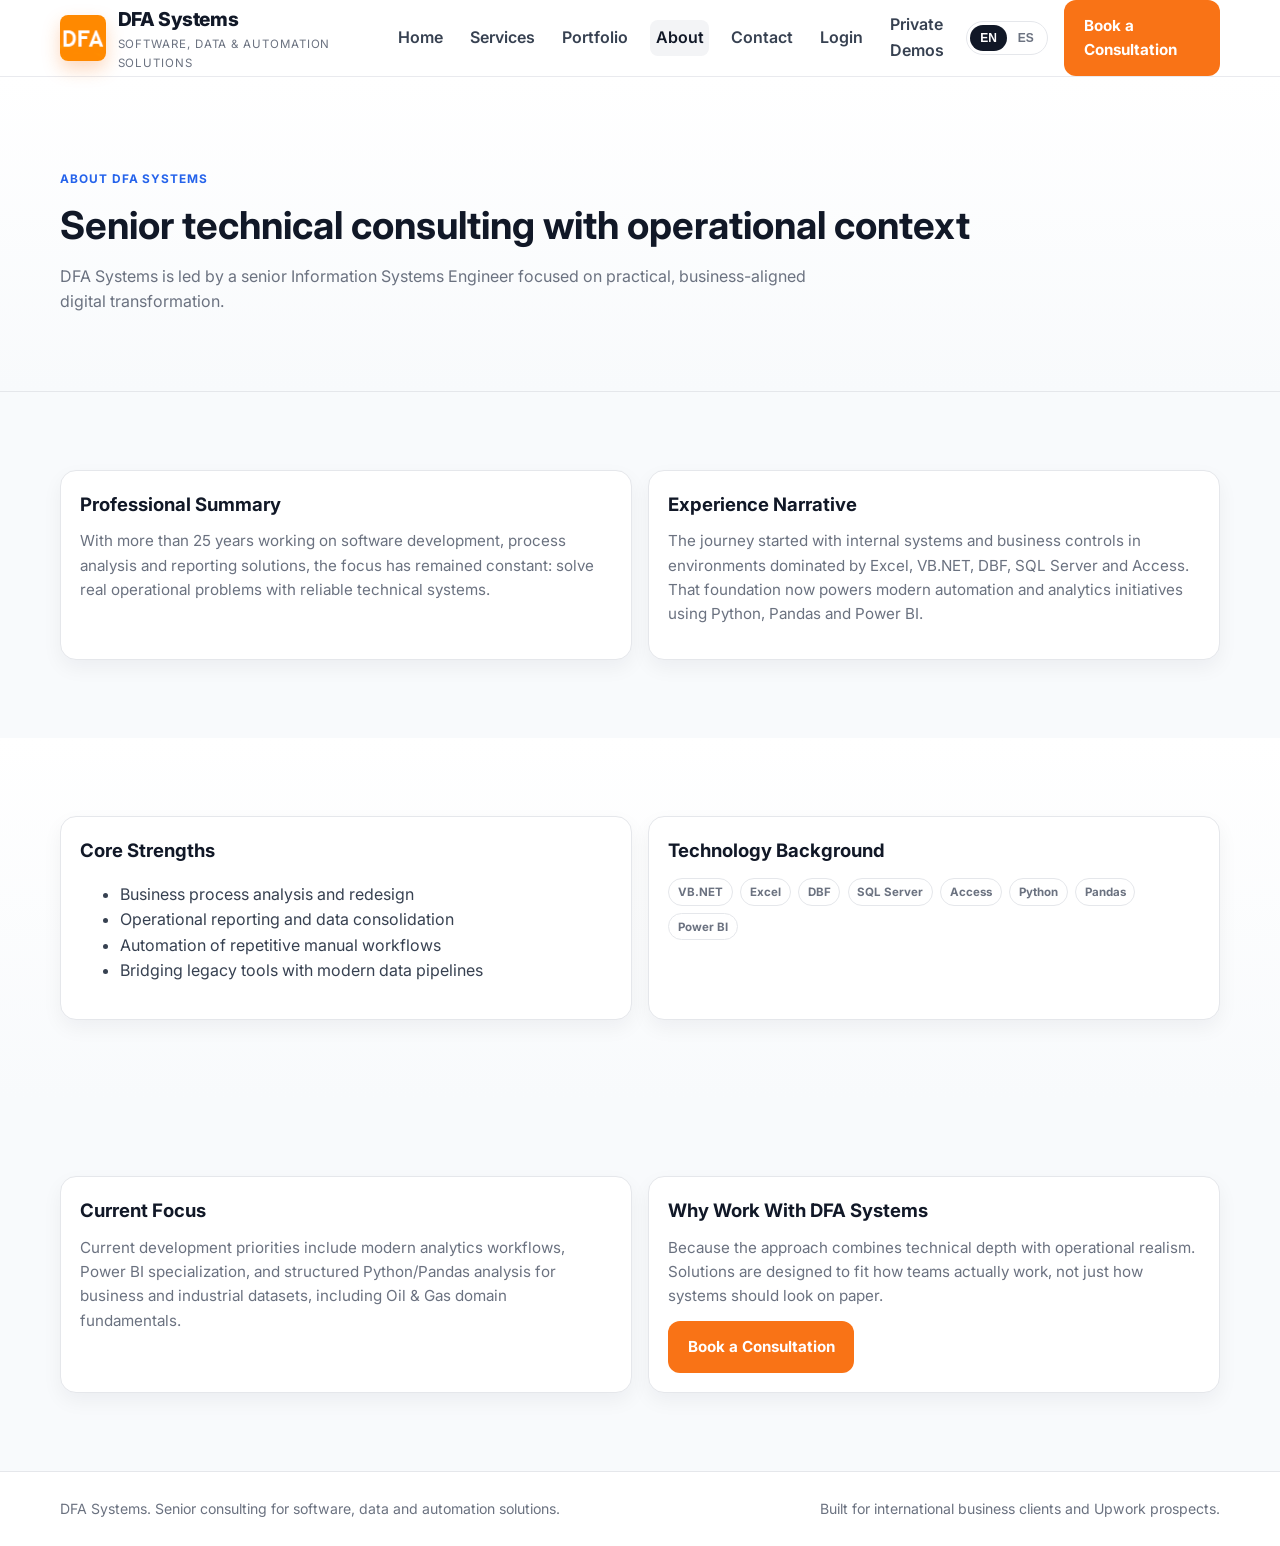
==== about.html @ 207cc510 "Primer commit" ====
﻿<!DOCTYPE html>
<html lang="en">
<head>
  <meta charset="UTF-8">
  <meta name="viewport" content="width=device-width, initial-scale=1.0">
  <meta name="description" content="About DFA Systems: 25+ years of technical consulting across software, data and process automation.">
  <title>About | DFA Systems</title>
  <link rel="preconnect" href="https://fonts.googleapis.com">
  <link rel="preconnect" href="https://fonts.gstatic.com" crossorigin>
  <link href="https://fonts.googleapis.com/css2?family=Inter:wght@400;500;600;700;800&display=swap" rel="stylesheet">
  <link rel="stylesheet" href="assets/css/styles.css">
</head>
<body data-page="about">
  <header class="site-header">
    <div class="container header-inner">
      <a href="index.html" class="logo-block" aria-label="DFA Systems home">
        <span class="brand-head">
          <img src="assets/images/logo-dfa.png" alt="DFA Systems logo" class="brand-logo">
          <span class="brand-copy">
            <span class="logo">DFA Systems</span>
            <span class="tagline" data-i18n="brandTagline">Software, Data &amp; Automation Solutions</span>
          </span>
        </span>
      </a>
      <button class="menu-toggle" type="button" aria-label="Toggle menu" aria-expanded="false"><span></span></button>
      <div class="nav-wrap">
        <nav class="site-nav">
          <a href="index.html" data-nav="home" data-i18n="navHome">Home</a>
          <a href="services.html" data-nav="services" data-i18n="navServices">Services</a>
          <a href="portfolio.html" data-nav="portfolio" data-i18n="navPortfolio">Portfolio</a>
          <a href="about.html" data-nav="about" data-i18n="navAbout">About</a>
          <a href="contact.html" data-nav="contact" data-i18n="navContact">Contact</a>
          <a href="login.html" data-nav="login" data-i18n="navLogin">Login</a>
          <a href="private-demos.html" data-nav="private" data-i18n="navPrivate">Private Demos</a>
        </nav>
        <div class="lang-switcher"><button class="lang-btn active" data-lang="en">EN</button><button class="lang-btn" data-lang="es">ES</button></div>
        <a href="contact.html" class="btn btn-primary desktop-cta" data-i18n="ctaBook">Book a Consultation</a>
        <a href="contact.html" class="btn btn-primary mobile-cta" data-i18n="ctaBook">Book a Consultation</a>
      </div>
    </div>
  </header>

  <main>
    <section class="page-hero">
      <div class="container">
        <span class="eyebrow" data-i18n="heroEyebrow">About DFA Systems</span>
        <h1 class="section-title" data-i18n="heroTitle">Senior technical consulting with operational context</h1>
        <p class="section-intro" data-i18n="heroText">DFA Systems is led by a senior Information Systems Engineer focused on practical, business-aligned digital transformation.</p>
      </div>
    </section>

    <section>
      <div class="container grid-2">
        <article class="card">
          <h2 class="card-title" data-i18n="summaryTitle">Professional Summary</h2>
          <p class="card-text" data-i18n="summaryText">With more than 25 years working on software development, process analysis and reporting solutions, the focus has remained constant: solve real operational problems with reliable technical systems.</p>
        </article>
        <article class="card">
          <h2 class="card-title" data-i18n="narrativeTitle">Experience Narrative</h2>
          <p class="card-text" data-i18n="narrativeText">The journey started with internal systems and business controls in environments dominated by Excel, VB.NET, DBF, SQL Server and Access. That foundation now powers modern automation and analytics initiatives using Python, Pandas and Power BI.</p>
        </article>
      </div>
    </section>

    <section class="bg-soft">
      <div class="container grid-2">
        <article class="card">
          <h2 class="card-title" data-i18n="strengthsTitle">Core Strengths</h2>
          <ul>
            <li data-i18n="st1">Business process analysis and redesign</li>
            <li data-i18n="st2">Operational reporting and data consolidation</li>
            <li data-i18n="st3">Automation of repetitive manual workflows</li>
            <li data-i18n="st4">Bridging legacy tools with modern data pipelines</li>
          </ul>
        </article>
        <article class="card">
          <h2 class="card-title" data-i18n="stackTitle">Technology Background</h2>
          <div class="tags">
            <span class="tag">VB.NET</span>
            <span class="tag">Excel</span>
            <span class="tag">DBF</span>
            <span class="tag">SQL Server</span>
            <span class="tag">Access</span>
            <span class="tag">Python</span>
            <span class="tag">Pandas</span>
            <span class="tag">Power BI</span>
          </div>
        </article>
      </div>
    </section>

    <section>
      <div class="container grid-2">
        <article class="card">
          <h2 class="card-title" data-i18n="currentTitle">Current Focus</h2>
          <p class="card-text" data-i18n="currentText">Current development priorities include modern analytics workflows, Power BI specialization, and structured Python/Pandas analysis for business and industrial datasets, including Oil &amp; Gas domain fundamentals.</p>
        </article>
        <article class="card">
          <h2 class="card-title" data-i18n="whyTitle">Why Work With DFA Systems</h2>
          <p class="card-text" data-i18n="whyText">Because the approach combines technical depth with operational realism. Solutions are designed to fit how teams actually work, not just how systems should look on paper.</p>
          <a href="contact.html" class="btn btn-primary" data-i18n="ctaBook">Book a Consultation</a>
        </article>
      </div>
    </section>
  </main>

  <footer class="site-footer">
    <div class="container footer-inner">
      <p data-i18n="footerText">DFA Systems. Senior consulting for software, data and automation solutions.</p>
      <p data-i18n="footerLinks">Built for international business clients and Upwork prospects.</p>
    </div>
  </footer>

  <script src="assets/js/translations.js"></script>
  <script src="assets/js/main.js"></script>
</body>
</html>
---- assets/css/styles.css ----
﻿:root {
  --color-primary: #f97316;
  --color-charcoal: #111827;
  --color-gray-700: #374151;
  --color-gray-500: #6b7280;
  --color-bg: #f8fafc;
  --color-white: #ffffff;
  --color-accent: #2563eb;
  --color-border: #e5e7eb;
  --shadow-sm: 0 8px 20px rgba(17, 24, 39, 0.05);
  --shadow-md: 0 14px 34px rgba(17, 24, 39, 0.08);
  --shadow-lg: 0 20px 44px rgba(17, 24, 39, 0.12);
  --radius-sm: 10px;
  --radius-md: 16px;
  --radius-lg: 24px;
  --radius-pill: 999px;
  --max-width: 1160px;
  --header-h: 76px;
  --transition: 200ms ease;
}

* {
  box-sizing: border-box;
}

html {
  scroll-behavior: smooth;
}

body {
  margin: 0;
  font-family: Inter, Arial, sans-serif;
  color: var(--color-gray-700);
  background: var(--color-bg);
  line-height: 1.6;
}

a {
  color: inherit;
  text-decoration: none;
}

img {
  max-width: 100%;
}

h1,
h2,
h3,
h4,
p {
  margin: 0;
}

section {
  padding: 78px 0;
}

.container {
  width: min(100% - 2rem, var(--max-width));
  margin: 0 auto;
}

.bg-white {
  background: var(--color-white);
}

.bg-soft {
  background: linear-gradient(180deg, #ffffff 0%, #f8fafc 100%);
}

.eyebrow {
  display: inline-block;
  font-size: 0.74rem;
  text-transform: uppercase;
  letter-spacing: 0.08em;
  font-weight: 700;
  color: var(--color-accent);
  margin-bottom: 0.8rem;
}

.section-title {
  color: var(--color-charcoal);
  font-size: clamp(1.8rem, 3vw, 2.5rem);
  line-height: 1.2;
  margin-bottom: 1rem;
}

.section-intro {
  max-width: 760px;
  color: var(--color-gray-500);
  margin-bottom: 2rem;
}

.text-center {
  text-align: center;
  margin-left: auto;
  margin-right: auto;
}

.site-header {
  position: sticky;
  top: 0;
  z-index: 1000;
  background: rgba(255, 255, 255, 0.92);
  backdrop-filter: blur(12px);
  border-bottom: 1px solid rgba(229, 231, 235, 0.85);
}

.header-inner {
  min-height: var(--header-h);
  display: flex;
  align-items: center;
  justify-content: space-between;
  gap: 1rem;
}

.logo-block {
  display: inline-flex;
  align-items: center;
  color: inherit;
}

.brand-head {
  display: inline-flex;
  align-items: center;
  gap: 0.72rem;
}

.brand-copy {
  display: grid;
  gap: 0.05rem;
}

.brand-logo {
  width: 46px;
  height: 46px;
  border-radius: 8px;
  flex-shrink: 0;
  box-shadow: 0 8px 18px rgba(249, 115, 22, 0.28);
}

.logo {
  font-size: 1.2rem;
  font-weight: 800;
  color: var(--color-charcoal);
  letter-spacing: -0.02em;
}

.tagline {
  font-size: 0.72rem;
  text-transform: uppercase;
  letter-spacing: 0.08em;
  color: var(--color-gray-500);
}

.nav-wrap {
  display: flex;
  align-items: center;
  gap: 1rem;
}

.site-nav {
  display: flex;
  align-items: center;
  gap: 1rem;
}

.site-nav a {
  font-weight: 600;
  color: var(--color-gray-700);
  padding: 0.3rem 0.35rem;
  border-radius: 8px;
  transition: color var(--transition), background var(--transition);
}

.site-nav a:hover,
.site-nav a:focus-visible,
.site-nav a.active {
  color: var(--color-charcoal);
  background: #f3f4f6;
}

.lang-switcher {
  display: flex;
  align-items: center;
  border: 1px solid var(--color-border);
  border-radius: var(--radius-pill);
  padding: 0.2rem;
  background: #fff;
}

.lang-btn {
  border: 0;
  background: transparent;
  color: var(--color-gray-500);
  font-weight: 700;
  font-size: 0.75rem;
  border-radius: var(--radius-pill);
  padding: 0.35rem 0.65rem;
  cursor: pointer;
}

.lang-btn.active {
  background: var(--color-charcoal);
  color: #fff;
}

.btn {
  display: inline-flex;
  align-items: center;
  justify-content: center;
  gap: 0.4rem;
  border-radius: 12px;
  border: 1px solid transparent;
  font-weight: 700;
  font-size: 0.95rem;
  padding: 0.78rem 1.15rem;
  cursor: pointer;
  transition: transform var(--transition), box-shadow var(--transition), background var(--transition), color var(--transition), border-color var(--transition);
}

.btn:hover,
.btn:focus-visible {
  transform: translateY(-1px);
  box-shadow: var(--shadow-sm);
}

.btn-primary {
  background: var(--color-primary);
  color: #fff;
}

.btn-primary:hover,
.btn-primary:focus-visible {
  background: #ea580c;
}

.btn-secondary {
  background: #fff;
  color: var(--color-charcoal);
  border-color: var(--color-border);
}

.btn-secondary:hover,
.btn-secondary:focus-visible {
  border-color: #d1d5db;
}

.btn-outline {
  border-color: var(--color-accent);
  color: var(--color-accent);
  background: transparent;
}

.btn-outline:hover,
.btn-outline:focus-visible {
  background: #eff6ff;
}

.menu-toggle {
  display: none;
  width: 44px;
  height: 44px;
  border-radius: 12px;
  border: 1px solid var(--color-border);
  background: #fff;
  cursor: pointer;
}

.menu-toggle span {
  display: block;
  width: 20px;
  height: 2px;
  border-radius: 2px;
  background: var(--color-charcoal);
  margin: 0 auto;
  position: relative;
}

.menu-toggle span::before,
.menu-toggle span::after {
  content: "";
  position: absolute;
  left: 0;
  width: 20px;
  height: 2px;
  border-radius: 2px;
  background: var(--color-charcoal);
}

.menu-toggle span::before {
  top: -6px;
}

.menu-toggle span::after {
  top: 6px;
}

.hero {
  padding-top: 92px;
  background:
    radial-gradient(circle at 10% 10%, rgba(249, 115, 22, 0.12) 0%, transparent 34%),
    radial-gradient(circle at 88% 22%, rgba(37, 99, 235, 0.12) 0%, transparent 38%),
    #ffffff;
}

.hero-grid {
  display: grid;
  grid-template-columns: 1.02fr 0.98fr;
  gap: 2.2rem;
  align-items: center;
}

.hero h1 {
  color: var(--color-charcoal);
  font-size: clamp(2rem, 5vw, 3.3rem);
  line-height: 1.1;
  margin-bottom: 1rem;
}

.hero p {
  color: var(--color-gray-500);
  max-width: 640px;
  margin-bottom: 1.6rem;
}

.hero-actions {
  display: flex;
  flex-wrap: wrap;
  gap: 0.8rem;
}

.hero-visual {
  background: #fff;
  border: 1px solid var(--color-border);
  border-radius: var(--radius-lg);
  padding: 1.3rem;
  box-shadow: var(--shadow-md);
}

.visual-header {
  display: flex;
  justify-content: space-between;
  align-items: center;
  margin-bottom: 1rem;
}

.dot-row {
  display: flex;
  gap: 0.3rem;
}

.dot {
  width: 8px;
  height: 8px;
  border-radius: 50%;
  background: #cbd5e1;
}

.visual-grid {
  display: grid;
  gap: 0.65rem;
}

.flow-step {
  background: #f8fafc;
  border: 1px solid var(--color-border);
  border-radius: 12px;
  padding: 0.75rem;
  display: flex;
  justify-content: space-between;
  align-items: center;
  font-weight: 600;
  color: var(--color-charcoal);
}

.step-pill {
  font-size: 0.68rem;
  text-transform: uppercase;
  letter-spacing: 0.05em;
  color: var(--color-accent);
}

.badge-list {
  margin-top: 1rem;
  display: flex;
  flex-wrap: wrap;
  gap: 0.45rem;
}

.badge {
  border: 1px solid var(--color-border);
  background: #fff;
  border-radius: var(--radius-pill);
  padding: 0.3rem 0.72rem;
  font-size: 0.72rem;
  font-weight: 700;
  color: var(--color-charcoal);
}

.credibility {
  padding: 28px 0;
  border-top: 1px solid var(--color-border);
  border-bottom: 1px solid var(--color-border);
  background: #fff;
}

.stat-grid {
  display: grid;
  grid-template-columns: repeat(4, minmax(0, 1fr));
  gap: 1rem;
}

.stat-card {
  border: 1px solid var(--color-border);
  border-radius: var(--radius-md);
  padding: 1rem;
  background: #fff;
}

.stat-value {
  color: var(--color-charcoal);
  font-weight: 800;
  font-size: 1.4rem;
}

.stat-label {
  color: var(--color-gray-500);
  font-size: 0.87rem;
}

.grid-3,
.grid-4,
.grid-2 {
  display: grid;
  gap: 1rem;
}

.grid-2 {
  grid-template-columns: repeat(2, minmax(0, 1fr));
}

.grid-3 {
  grid-template-columns: repeat(3, minmax(0, 1fr));
}

.grid-4 {
  grid-template-columns: repeat(4, minmax(0, 1fr));
}

.card {
  border: 1px solid var(--color-border);
  border-radius: var(--radius-md);
  background: #fff;
  padding: 1.2rem;
  box-shadow: var(--shadow-sm);
  transition: transform var(--transition), box-shadow var(--transition);
}

.card:hover,
.card:focus-within {
  transform: translateY(-2px);
  box-shadow: var(--shadow-md);
}

.card-title {
  color: var(--color-charcoal);
  font-size: 1.16rem;
  margin-bottom: 0.6rem;
}

.card-text {
  color: var(--color-gray-500);
  font-size: 0.95rem;
  margin-bottom: 0.8rem;
}

.icon-sq {
  width: 42px;
  height: 42px;
  border-radius: 12px;
  background: #fff7ed;
  border: 1px solid #fed7aa;
  color: #c2410c;
  font-weight: 800;
  display: inline-flex;
  align-items: center;
  justify-content: center;
  margin-bottom: 0.8rem;
}

.timeline {
  display: grid;
  gap: 1rem;
}

.timeline-row {
  display: grid;
  grid-template-columns: 120px 1fr;
  gap: 1rem;
  align-items: stretch;
}

.timeline-label {
  border-radius: 10px;
  background: #e0f2fe;
  color: #0c4a6e;
  font-weight: 700;
  font-size: 0.85rem;
  display: flex;
  align-items: center;
  justify-content: center;
  padding: 0.8rem;
}

.timeline-content {
  border: 1px solid var(--color-border);
  border-radius: 12px;
  padding: 1rem;
  background: #fff;
}

.kpi-strip {
  border-radius: var(--radius-lg);
  border: 1px solid var(--color-border);
  padding: 1rem;
  background: #fff;
}

.project-shot {
  border-radius: 12px;
  border: 1px solid var(--color-border);
  min-height: 135px;
  background:
    linear-gradient(140deg, rgba(37, 99, 235, 0.16), rgba(249, 115, 22, 0.18)),
    #f8fafc;
  display: grid;
  place-items: center;
  font-weight: 700;
  color: #1e293b;
  margin-bottom: 0.9rem;
}

.tags {
  display: flex;
  flex-wrap: wrap;
  gap: 0.45rem;
  margin: 0.8rem 0;
}

.tag {
  font-size: 0.72rem;
  border-radius: var(--radius-pill);
  border: 1px solid var(--color-border);
  padding: 0.22rem 0.55rem;
  color: var(--color-gray-500);
  font-weight: 700;
}

.status {
  display: inline-flex;
  align-items: center;
  border-radius: var(--radius-pill);
  font-size: 0.68rem;
  font-weight: 800;
  text-transform: uppercase;
  letter-spacing: 0.06em;
  padding: 0.27rem 0.55rem;
}

.status-live,
.status-case {
  background: #dcfce7;
  color: #14532d;
}

.status-proto {
  background: #e0e7ff;
  color: #3730a3;
}

.status-soon {
  background: #ffedd5;
  color: #9a3412;
}

.steps {
  display: grid;
  grid-template-columns: repeat(5, minmax(0, 1fr));
  gap: 0.8rem;
}

.step-card {
  border: 1px solid var(--color-border);
  border-radius: 14px;
  background: #fff;
  padding: 0.95rem;
}

.step-number {
  width: 26px;
  height: 26px;
  border-radius: 50%;
  background: var(--color-charcoal);
  color: #fff;
  display: inline-flex;
  align-items: center;
  justify-content: center;
  font-size: 0.78rem;
  margin-bottom: 0.65rem;
}

.cta-block {
  border-radius: var(--radius-lg);
  background: linear-gradient(140deg, #111827 0%, #1f2937 56%, #374151 100%);
  color: #f9fafb;
  padding: clamp(1.4rem, 4vw, 2.2rem);
}

.cta-block p {
  color: #d1d5db;
  max-width: 720px;
}

.page-hero {
  padding: 88px 0 44px;
  background: linear-gradient(180deg, #ffffff 0%, #f8fafc 100%);
  border-bottom: 1px solid var(--color-border);
}

.filters {
  display: flex;
  flex-wrap: wrap;
  gap: 0.55rem;
  margin-top: 1rem;
}

.filter-btn {
  border: 1px solid var(--color-border);
  background: #fff;
  color: var(--color-gray-700);
  font-weight: 700;
  border-radius: var(--radius-pill);
  padding: 0.42rem 0.78rem;
  cursor: pointer;
}

.filter-btn.active,
.filter-btn:hover,
.filter-btn:focus-visible {
  background: #111827;
  color: #fff;
  border-color: #111827;
}

.project-actions {
  display: flex;
  flex-wrap: wrap;
  gap: 0.5rem;
}

.meta-list {
  display: grid;
  gap: 0.8rem;
}

.meta-row {
  display: flex;
  gap: 0.5rem;
  color: var(--color-gray-500);
}

.meta-row strong {
  color: var(--color-charcoal);
  min-width: 92px;
}

.form-wrap {
  border-radius: var(--radius-md);
  border: 1px solid var(--color-border);
  background: #fff;
  box-shadow: var(--shadow-sm);
  padding: 1.3rem;
}

.form-group {
  margin-bottom: 0.9rem;
}

.form-group label {
  display: block;
  font-weight: 600;
  color: var(--color-charcoal);
  margin-bottom: 0.35rem;
}

.form-group input,
.form-group textarea {
  width: 100%;
  border: 1px solid #d1d5db;
  border-radius: 11px;
  font: inherit;
  padding: 0.68rem 0.8rem;
  color: var(--color-charcoal);
  background: #fff;
}

.form-group textarea {
  min-height: 140px;
  resize: vertical;
}

.form-group input:focus,
.form-group textarea:focus,
.btn:focus,
.filter-btn:focus,
.lang-btn:focus,
.menu-toggle:focus {
  outline: 3px solid rgba(37, 99, 235, 0.24);
  outline-offset: 2px;
}

.auth-card {
  width: min(100% - 2rem, 480px);
  margin: 112px auto;
  border: 1px solid var(--color-border);
  border-radius: var(--radius-lg);
  box-shadow: var(--shadow-md);
  background: #fff;
  padding: 1.4rem;
}

.notice {
  margin-top: 0.8rem;
  font-size: 0.9rem;
  color: var(--color-gray-500);
}

.notice.error {
  color: #b91c1c;
}

.notice.success {
  color: #166534;
}

.restricted-banner {
  border: 1px solid #bfdbfe;
  background: #eff6ff;
  border-radius: 14px;
  padding: 0.85rem;
  color: #1d4ed8;
  margin: 1.1rem 0 1.4rem;
}

.site-footer {
  padding: 26px 0;
  border-top: 1px solid var(--color-border);
  background: #fff;
}

.footer-inner {
  display: flex;
  flex-wrap: wrap;
  justify-content: space-between;
  gap: 0.5rem 1.1rem;
  color: var(--color-gray-500);
  font-size: 0.88rem;
}

.mobile-cta {
  display: none;
}

@media (max-width: 1060px) {
  .hero-grid,
  .grid-4 {
    grid-template-columns: repeat(2, minmax(0, 1fr));
  }

  .steps {
    grid-template-columns: repeat(3, minmax(0, 1fr));
  }
}

@media (max-width: 820px) {
  :root {
    --header-h: 72px;
  }

  section {
    padding: 62px 0;
  }

  .menu-toggle {
    display: inline-flex;
    align-items: center;
    justify-content: center;
  }

  .nav-wrap {
    position: fixed;
    top: var(--header-h);
    left: 0;
    right: 0;
    background: #fff;
    border-bottom: 1px solid var(--color-border);
    padding: 0.8rem 1rem 1rem;
    display: none;
    flex-direction: column;
    align-items: stretch;
    gap: 0.9rem;
  }

  .nav-wrap.open {
    display: flex;
  }

  .site-nav {
    flex-direction: column;
    align-items: stretch;
    gap: 0.35rem;
  }

  .site-nav a {
    padding: 0.6rem;
    border: 1px solid var(--color-border);
  }

  .desktop-cta {
    display: none;
  }

  .brand-logo {
    width: 38px;
    height: 38px;
  }

  .logo {
    font-size: 1.05rem;
  }

  .mobile-cta {
    display: inline-flex;
    width: 100%;
  }

  .hero-grid,
  .grid-3,
  .grid-2,
  .grid-4,
  .stat-grid,
  .steps,
  .timeline-row {
    grid-template-columns: 1fr;
  }

  .timeline-label {
    justify-content: flex-start;
  }

  .hero {
    padding-top: 86px;
  }

  .hero-actions .btn {
    width: 100%;
  }
}
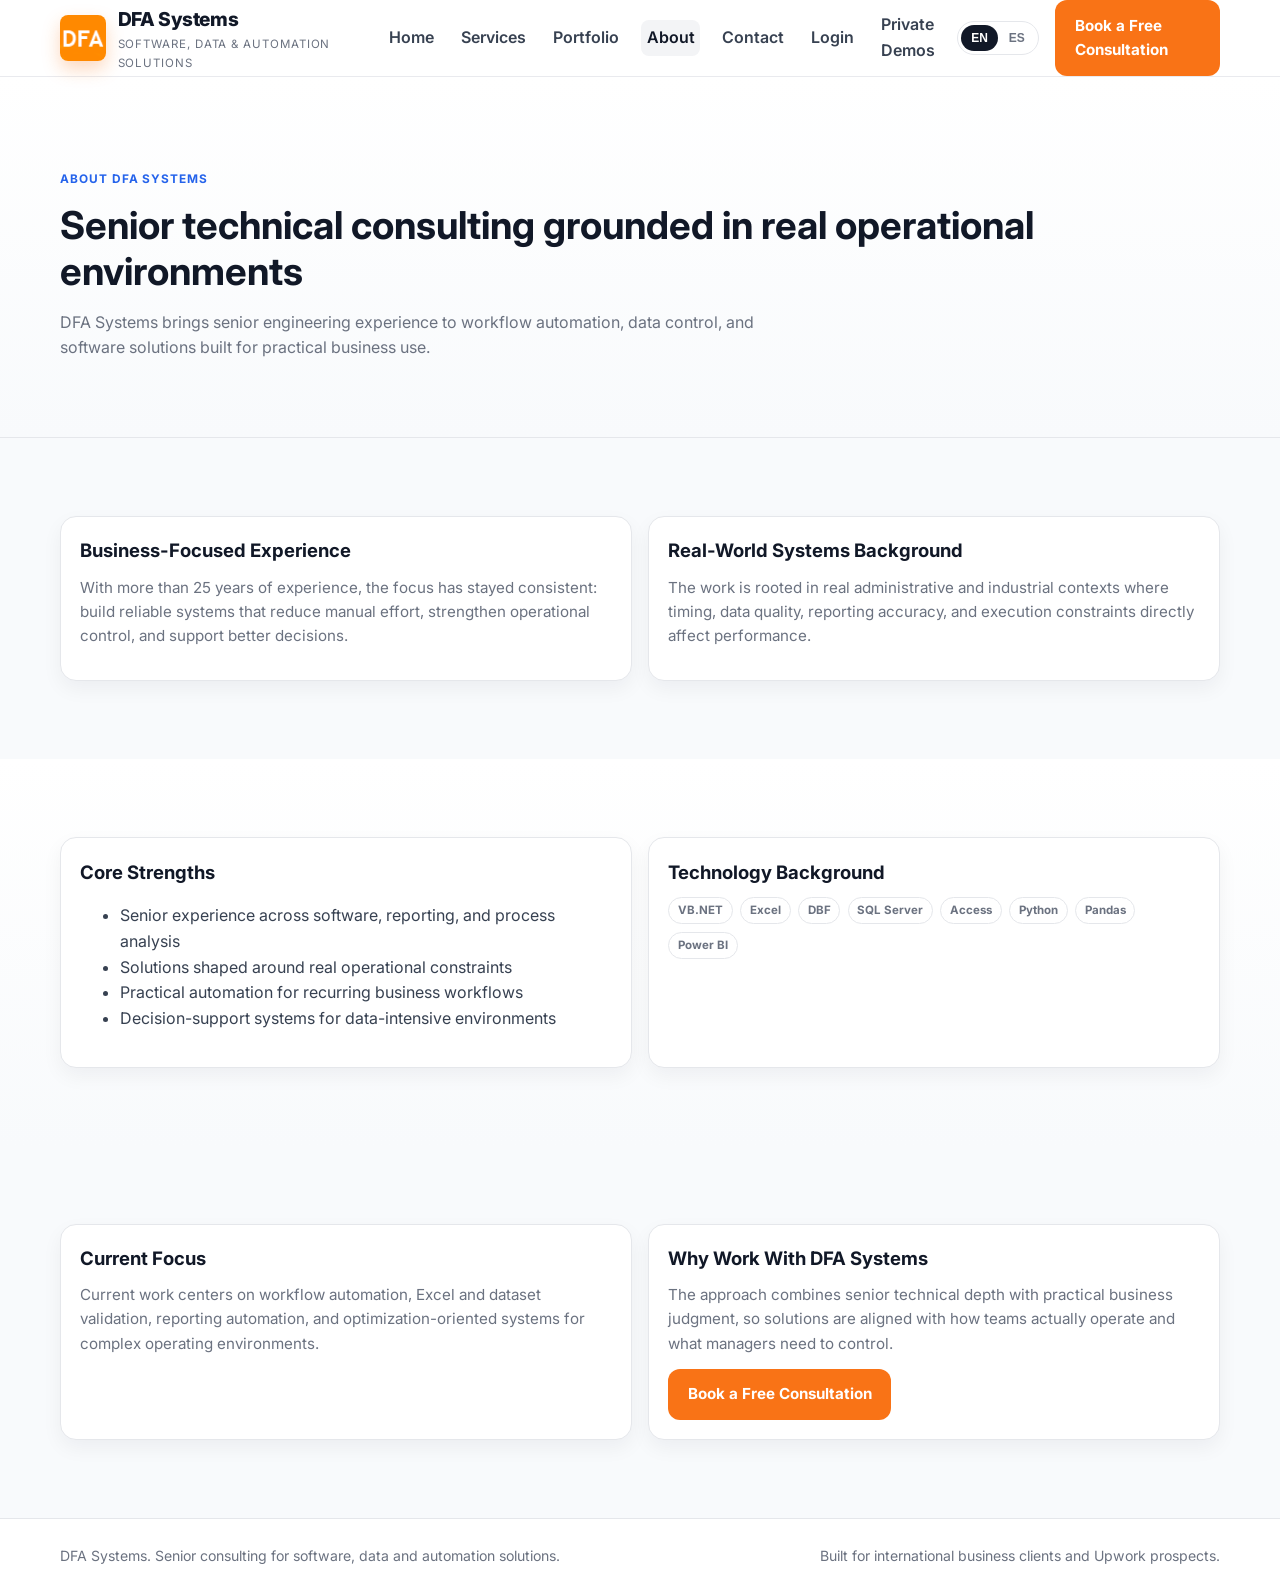
==== commit 144e66f2: "Strengthen sales positioning and conversion copy across site" ====
--- a/about.html
+++ b/about.html
@@ -34,8 +34,8 @@
           <a href="private-demos.html" data-nav="private" data-i18n="navPrivate">Private Demos</a>
         </nav>
         <div class="lang-switcher"><button class="lang-btn active" data-lang="en">EN</button><button class="lang-btn" data-lang="es">ES</button></div>
-        <a href="contact.html" class="btn btn-primary desktop-cta" data-i18n="ctaBook">Book a Consultation</a>
-        <a href="contact.html" class="btn btn-primary mobile-cta" data-i18n="ctaBook">Book a Consultation</a>
+        <a href="contact.html" class="btn btn-primary desktop-cta" data-i18n="ctaBook">Book a Free Consultation</a>
+        <a href="contact.html" class="btn btn-primary mobile-cta" data-i18n="ctaBook">Book a Free Consultation</a>
       </div>
     </div>
   </header>
@@ -44,20 +44,20 @@
     <section class="page-hero">
       <div class="container">
         <span class="eyebrow" data-i18n="heroEyebrow">About DFA Systems</span>
-        <h1 class="section-title" data-i18n="heroTitle">Senior technical consulting with operational context</h1>
-        <p class="section-intro" data-i18n="heroText">DFA Systems is led by a senior Information Systems Engineer focused on practical, business-aligned digital transformation.</p>
+        <h1 class="section-title" data-i18n="heroTitle">Senior technical consulting grounded in real operational environments</h1>
+        <p class="section-intro" data-i18n="heroText">DFA Systems brings senior engineering experience to workflow automation, data control, and software solutions built for practical business use.</p>
       </div>
     </section>
 
     <section>
       <div class="container grid-2">
         <article class="card">
-          <h2 class="card-title" data-i18n="summaryTitle">Professional Summary</h2>
-          <p class="card-text" data-i18n="summaryText">With more than 25 years working on software development, process analysis and reporting solutions, the focus has remained constant: solve real operational problems with reliable technical systems.</p>
+          <h2 class="card-title" data-i18n="summaryTitle">Business-Focused Experience</h2>
+          <p class="card-text" data-i18n="summaryText">With more than 25 years of experience, the focus has stayed consistent: build reliable systems that reduce manual effort, strengthen operational control, and support better decisions.</p>
         </article>
         <article class="card">
-          <h2 class="card-title" data-i18n="narrativeTitle">Experience Narrative</h2>
-          <p class="card-text" data-i18n="narrativeText">The journey started with internal systems and business controls in environments dominated by Excel, VB.NET, DBF, SQL Server and Access. That foundation now powers modern automation and analytics initiatives using Python, Pandas and Power BI.</p>
+          <h2 class="card-title" data-i18n="narrativeTitle">Real-World Systems Background</h2>
+          <p class="card-text" data-i18n="narrativeText">The work is rooted in real administrative and industrial contexts where timing, data quality, reporting accuracy, and execution constraints directly affect performance.</p>
         </article>
       </div>
     </section>
@@ -67,10 +67,10 @@
         <article class="card">
           <h2 class="card-title" data-i18n="strengthsTitle">Core Strengths</h2>
           <ul>
-            <li data-i18n="st1">Business process analysis and redesign</li>
-            <li data-i18n="st2">Operational reporting and data consolidation</li>
-            <li data-i18n="st3">Automation of repetitive manual workflows</li>
-            <li data-i18n="st4">Bridging legacy tools with modern data pipelines</li>
+            <li data-i18n="st1">Senior experience across software, reporting, and process analysis</li>
+            <li data-i18n="st2">Solutions shaped around real operational constraints</li>
+            <li data-i18n="st3">Practical automation for recurring business workflows</li>
+            <li data-i18n="st4">Decision-support systems for data-intensive environments</li>
           </ul>
         </article>
         <article class="card">
@@ -93,12 +93,12 @@
       <div class="container grid-2">
         <article class="card">
           <h2 class="card-title" data-i18n="currentTitle">Current Focus</h2>
-          <p class="card-text" data-i18n="currentText">Current development priorities include modern analytics workflows, Power BI specialization, and structured Python/Pandas analysis for business and industrial datasets, including Oil &amp; Gas domain fundamentals.</p>
+          <p class="card-text" data-i18n="currentText">Current work centers on workflow automation, Excel and dataset validation, reporting automation, and optimization-oriented systems for complex operating environments.</p>
         </article>
         <article class="card">
           <h2 class="card-title" data-i18n="whyTitle">Why Work With DFA Systems</h2>
-          <p class="card-text" data-i18n="whyText">Because the approach combines technical depth with operational realism. Solutions are designed to fit how teams actually work, not just how systems should look on paper.</p>
-          <a href="contact.html" class="btn btn-primary" data-i18n="ctaBook">Book a Consultation</a>
+          <p class="card-text" data-i18n="whyText">The approach combines senior technical depth with practical business judgment, so solutions are aligned with how teams actually operate and what managers need to control.</p>
+          <a href="contact.html" class="btn btn-primary" data-i18n="ctaBook">Book a Free Consultation</a>
         </article>
       </div>
     </section>
--- a/assets/css/styles.css
+++ b/assets/css/styles.css
@@ -529,6 +529,7 @@
 }
 
 .project-shot {
+  position: relative;
   border-radius: 12px;
   border: 1px solid var(--color-border);
   min-height: 135px;
@@ -539,14 +540,301 @@
   place-items: center;
   font-weight: 700;
   color: #1e293b;
-  margin-bottom: 0.9rem;
+  margin-bottom: 1rem;
+  overflow: hidden;
+}
+
+.project-card {
+  position: relative;
+  overflow: hidden;
+  display: flex;
+  flex-direction: column;
+  gap: 0.75rem;
+  transition: transform 240ms ease, box-shadow 240ms ease, border-color 240ms ease;
+  cursor: pointer;
+}
+
+.project-card:hover,
+.project-card:focus-within {
+  transform: translateY(-4px);
+  box-shadow: 0 18px 40px rgba(17, 24, 39, 0.11);
+  border-color: #d5dbe5;
+}
+
+.project-featured {
+  padding: 1.45rem;
+  background:
+    linear-gradient(180deg, rgba(239, 246, 255, 0.9) 0%, rgba(255, 255, 255, 1) 38%),
+    #ffffff;
+  box-shadow: 0 18px 38px rgba(17, 24, 39, 0.1);
+}
+
+.project-featured:hover,
+.project-featured:focus-within {
+  box-shadow: 0 24px 48px rgba(37, 99, 235, 0.14);
+}
+
+.project-featured::before {
+  content: "";
+  position: absolute;
+  inset: 0 0 auto 0;
+  height: 4px;
+  background: linear-gradient(90deg, var(--color-primary), var(--color-accent));
+}
+
+.project-featured .project-shot {
+  min-height: 190px;
+}
+
+.featured-badge {
+  position: absolute;
+  top: 0.9rem;
+  right: 0.9rem;
+  z-index: 2;
+  display: inline-flex;
+  align-items: center;
+  border-radius: var(--radius-pill);
+  padding: 0.32rem 0.62rem;
+  border: 1px solid rgba(255, 255, 255, 0.68);
+  background: rgba(17, 24, 39, 0.8);
+  color: #fff;
+  font-size: 0.68rem;
+  font-weight: 800;
+  letter-spacing: 0.06em;
+  text-transform: uppercase;
+  backdrop-filter: blur(8px);
+}
+
+.preview-ui {
+  position: absolute;
+  inset: 0;
+  padding: 1rem;
+  display: grid;
+  align-content: space-between;
+  gap: 0.7rem;
+  z-index: 0;
+}
+
+.preview-topbar {
+  display: flex;
+  gap: 0.35rem;
+}
+
+.preview-dot {
+  width: 7px;
+  height: 7px;
+  border-radius: 50%;
+  background: rgba(17, 24, 39, 0.18);
+}
+
+.preview-layout {
+  display: grid;
+  grid-template-columns: 1.15fr 0.85fr;
+  gap: 0.65rem;
+  min-height: 100px;
+}
+
+.preview-panel {
+  position: relative;
+  border-radius: 14px;
+  background: rgba(255, 255, 255, 0.58);
+  border: 1px solid rgba(255, 255, 255, 0.7);
+  box-shadow: inset 0 1px 0 rgba(255, 255, 255, 0.8);
+  backdrop-filter: blur(6px);
+}
+
+.preview-panel::before,
+.preview-panel::after {
+  content: "";
+  position: absolute;
+  left: 0.8rem;
+  right: 0.8rem;
+  height: 6px;
+  border-radius: 999px;
+  background: rgba(37, 99, 235, 0.22);
+}
+
+.preview-panel::before {
+  top: 1rem;
+}
+
+.preview-panel::after {
+  top: 1.9rem;
+  right: 35%;
+}
+
+.preview-panel-wide {
+  grid-column: 1 / -1;
+}
+
+.preview-panel-tall {
+  min-height: 86px;
+}
+
+.preview-workflow {
+  background:
+    linear-gradient(135deg, rgba(249, 115, 22, 0.24), rgba(17, 24, 39, 0.05)),
+    linear-gradient(180deg, #fff7ed 0%, #ffffff 100%);
+}
+
+.preview-data {
+  background:
+    linear-gradient(135deg, rgba(37, 99, 235, 0.22), rgba(148, 163, 184, 0.07)),
+    linear-gradient(180deg, #eff6ff 0%, #ffffff 100%);
+}
+
+.preview-snapshot {
+  background:
+    linear-gradient(135deg, rgba(14, 165, 233, 0.15), rgba(249, 115, 22, 0.1)),
+    linear-gradient(180deg, #f8fafc 0%, #ffffff 100%);
+}
+
+.preview-dashboard {
+  background:
+    linear-gradient(135deg, rgba(37, 99, 235, 0.22), rgba(15, 23, 42, 0.08)),
+    linear-gradient(180deg, #eff6ff 0%, #ffffff 100%);
+}
+
+.preview-workflow .preview-layout {
+  grid-template-columns: 1.2fr 0.8fr;
+}
+
+.workflow-track {
+  display: grid;
+  grid-template-columns: repeat(5, 1fr);
+  align-items: center;
+  gap: 0.35rem;
+}
+
+.workflow-node {
+  position: relative;
+  display: block;
+  height: 12px;
+  border-radius: 999px;
+  background: rgba(255, 255, 255, 0.72);
+  border: 1px solid rgba(37, 99, 235, 0.18);
+  box-shadow: inset 0 1px 0 rgba(255, 255, 255, 0.9);
+}
+
+.workflow-node::after {
+  content: "";
+  position: absolute;
+  top: 50%;
+  left: calc(100% + 0.15rem);
+  width: calc(100% - 0.2rem);
+  height: 1px;
+  background: linear-gradient(90deg, rgba(37, 99, 235, 0.28), rgba(37, 99, 235, 0.05));
+  transform: translateY(-50%);
+}
+
+.workflow-node:last-child::after {
+  display: none;
+}
+
+.preview-workflow .preview-panel::before,
+.preview-workflow .preview-panel::after {
+  background: rgba(37, 99, 235, 0.26);
+}
+
+.preview-workflow .preview-panel-wide::after {
+  right: 20%;
+}
+
+.preview-workflow .preview-panel-tall::before {
+  top: 0.9rem;
+}
+
+.preview-workflow .preview-panel-tall::after {
+  top: 1.8rem;
+}
+
+.preview-data .preview-panel::before,
+.preview-data .preview-panel::after {
+  background: rgba(14, 116, 144, 0.18);
+}
+
+.preview-snapshot .preview-layout {
+  grid-template-columns: 0.9fr 1.1fr;
+}
+
+.preview-dashboard .preview-panel::before,
+.preview-dashboard .preview-panel::after {
+  background: rgba(59, 130, 246, 0.22);
+}
+
+.project-preview-label {
+  display: inline-flex;
+  align-items: center;
+  justify-content: center;
+  min-width: 148px;
+  padding: 0.5rem 0.85rem;
+  border-radius: var(--radius-pill);
+  border: 1px solid rgba(255, 255, 255, 0.7);
+  background: rgba(255, 255, 255, 0.75);
+  color: var(--color-charcoal);
+  font-size: 0.78rem;
+  font-weight: 800;
+  letter-spacing: 0.03em;
+  backdrop-filter: blur(8px);
+  position: relative;
+  z-index: 1;
+}
+
+.project-category {
+  font-size: 0.78rem;
+  text-transform: uppercase;
+  letter-spacing: 0.08em;
+  color: var(--color-accent);
+  font-weight: 700;
+  margin: -0.1rem 0 0;
+}
+
+.project-value {
+  margin: -0.15rem 0 0.1rem;
+  color: var(--color-charcoal);
+  font-size: 0.9rem;
+  font-weight: 600;
+}
+
+.project-credibility {
+  margin: -0.08rem 0 0.55rem;
+  color: var(--color-gray-500);
+  font-size: 0.84rem;
+  font-weight: 600;
+  font-style: italic;
+}
+
+.impact-list {
+  display: grid;
+  gap: 0.55rem;
+  padding: 0;
+  margin: 0.6rem 0 0.95rem;
+  list-style: none;
+}
+
+.impact-list li {
+  position: relative;
+  padding-left: 1rem;
+  color: var(--color-gray-700);
+  font-size: 0.92rem;
+}
+
+.impact-list li::before {
+  content: "";
+  position: absolute;
+  left: 0;
+  top: 0.62rem;
+  width: 6px;
+  height: 6px;
+  border-radius: 50%;
+  background: var(--color-primary);
 }
 
 .tags {
   display: flex;
   flex-wrap: wrap;
   gap: 0.45rem;
-  margin: 0.8rem 0;
+  margin: 0 0 0.2rem;
 }
 
 .tag {
@@ -612,15 +900,43 @@
 }
 
 .cta-block {
-  border-radius: var(--radius-lg);
-  background: linear-gradient(140deg, #111827 0%, #1f2937 56%, #374151 100%);
-  color: #f9fafb;
-  padding: clamp(1.4rem, 4vw, 2.2rem);
+  background: linear-gradient(135deg, #111827 0%, #1f2937 100%);
+  color: #ffffff;
+  padding: 2.5rem;
+  border-radius: 14px;
+}
+
+.cta-highlight {
+  display: inline-block;
+  background: #2563eb;
+  color: #fff;
+  font-size: 0.75rem;
+  padding: 4px 10px;
+  border-radius: 999px;
+  margin-bottom: 10px;
+  font-weight: 600;
+  letter-spacing: 0.02em;
+}
+
+.cta-block .section-title {
+  color: #ffffff;
 }
 
 .cta-block p {
   color: #d1d5db;
   max-width: 720px;
+}
+
+.cta-block .eyebrow {
+  color: #9ca3af;
+}
+
+.cta-block small,
+.cta-trust {
+  display: block;
+  margin-top: 0.75rem;
+  font-size: 0.85rem;
+  color: #9ca3af;
 }
 
 .page-hero {
@@ -658,6 +974,419 @@
   display: flex;
   flex-wrap: wrap;
   gap: 0.5rem;
+  margin-top: auto;
+}
+
+.project-actions .btn {
+  flex: 1 1 160px;
+}
+
+.case-hero {
+  padding: 96px 0 58px;
+  background:
+    radial-gradient(circle at top left, rgba(249, 115, 22, 0.08), transparent 36%),
+    radial-gradient(circle at top right, rgba(37, 99, 235, 0.08), transparent 38%),
+    linear-gradient(180deg, #f9fafb 0%, #ffffff 100%);
+  border-bottom: 1px solid var(--color-border);
+}
+
+.case-hero-grid {
+  display: grid;
+  grid-template-columns: minmax(0, 1.15fr) minmax(300px, 0.85fr);
+  gap: 1.5rem;
+  align-items: stretch;
+}
+
+.case-hero-copy .section-title {
+  max-width: 760px;
+}
+
+.case-hero-actions {
+  display: flex;
+  flex-wrap: wrap;
+  gap: 0.75rem;
+  margin-top: 1.6rem;
+}
+
+.case-hero-support {
+  max-width: 640px;
+  margin-top: -0.55rem;
+  color: var(--color-gray-500);
+  font-size: 0.95rem;
+  font-weight: 600;
+}
+
+.hero-proof {
+  font-size: 0.92rem;
+  color: var(--color-gray-500);
+  margin: 0.75rem 0 1.1rem;
+}
+
+.case-highlight {
+  border: 1px solid var(--color-border);
+  border-radius: var(--radius-lg);
+  background:
+    linear-gradient(160deg, rgba(255, 255, 255, 0.92), rgba(239, 246, 255, 0.82)),
+    #ffffff;
+  box-shadow: var(--shadow-md);
+  padding: 1.3rem;
+  display: grid;
+  gap: 0.9rem;
+}
+
+.case-highlight-visual {
+  position: relative;
+  border: 1px solid rgba(229, 231, 235, 0.92);
+  border-radius: 12px;
+  padding: 12px;
+  background: #0f172a;
+  box-shadow: inset 0 1px 0 rgba(255, 255, 255, 0.05);
+  display: grid;
+  gap: 0.7rem;
+  overflow: hidden;
+}
+
+.case-highlight-visual.real-preview {
+  padding: 12px;
+  background: #0f172a;
+}
+
+.case-preview-label {
+  display: block;
+  font-size: 0.75rem;
+  color: #9ca3af;
+  margin-bottom: 6px;
+  font-weight: 600;
+}
+
+.case-preview-image {
+  display: block;
+  width: 100%;
+  height: auto;
+  border-radius: 10px;
+  border: 1px solid rgba(148, 163, 184, 0.2);
+  box-shadow: 0 18px 42px rgba(0, 0, 0, 0.18);
+}
+
+.case-flow-track {
+  display: grid;
+  grid-template-columns: repeat(5, 1fr);
+  gap: 0.3rem;
+  align-items: center;
+}
+
+.case-flow-node {
+  position: relative;
+  display: block;
+  height: 12px;
+  border-radius: 999px;
+  background: rgba(255, 255, 255, 0.8);
+  border: 1px solid rgba(37, 99, 235, 0.18);
+}
+
+.case-flow-node::after {
+  content: "";
+  position: absolute;
+  top: 50%;
+  left: calc(100% + 0.12rem);
+  width: calc(100% - 0.18rem);
+  height: 1px;
+  transform: translateY(-50%);
+  background: linear-gradient(90deg, rgba(37, 99, 235, 0.3), rgba(249, 115, 22, 0.16));
+}
+
+.case-flow-node:last-child::after {
+  display: none;
+}
+
+.case-visual-panels {
+  display: grid;
+  grid-template-columns: 1.15fr 0.85fr;
+  gap: 0.6rem;
+  min-height: 118px;
+}
+
+.case-visual-panel {
+  position: relative;
+  border-radius: 14px;
+  background: rgba(255, 255, 255, 0.62);
+  border: 1px solid rgba(255, 255, 255, 0.72);
+  box-shadow: inset 0 1px 0 rgba(255, 255, 255, 0.82);
+}
+
+.case-visual-panel::before,
+.case-visual-panel::after {
+  content: "";
+  position: absolute;
+  left: 0.8rem;
+  right: 0.8rem;
+  height: 6px;
+  border-radius: 999px;
+  background: rgba(37, 99, 235, 0.18);
+}
+
+.case-visual-panel::before {
+  top: 1rem;
+}
+
+.case-visual-panel::after {
+  top: 1.9rem;
+  right: 34%;
+}
+
+.case-visual-panel-wide {
+  grid-column: 1 / -1;
+}
+
+.case-visual-panel-tall {
+  min-height: 88px;
+}
+
+.case-highlight-head {
+  display: flex;
+  align-items: center;
+  justify-content: space-between;
+  gap: 1rem;
+}
+
+.case-highlight-label {
+  font-size: 0.8rem;
+  text-transform: uppercase;
+  letter-spacing: 0.08em;
+  color: var(--color-accent);
+  font-weight: 800;
+}
+
+.case-highlight-grid {
+  display: grid;
+  grid-template-columns: repeat(2, minmax(0, 1fr));
+  gap: 0.75rem;
+}
+
+.case-highlight-item {
+  border: 1px solid rgba(229, 231, 235, 0.9);
+  border-radius: 14px;
+  padding: 0.9rem;
+  background: rgba(255, 255, 255, 0.74);
+}
+
+.case-highlight-item strong {
+  display: block;
+  color: var(--color-charcoal);
+  font-size: 1.1rem;
+  margin-bottom: 0.2rem;
+}
+
+.case-highlight-item span {
+  color: var(--color-gray-500);
+  font-size: 0.86rem;
+}
+
+.section-stack {
+  display: grid;
+  gap: 1rem;
+}
+
+.workflow-strip {
+  display: grid;
+  grid-template-columns: repeat(6, minmax(0, 1fr));
+  gap: 0.8rem;
+  margin-top: 1.35rem;
+}
+
+.workflow-step-card {
+  position: relative;
+  border: 1px solid var(--color-border);
+  border-radius: 18px;
+  background:
+    linear-gradient(180deg, rgba(255, 255, 255, 1), rgba(248, 250, 252, 1));
+  padding: 1rem 0.9rem;
+  box-shadow: var(--shadow-sm);
+  min-height: 132px;
+}
+
+.workflow-step-card::after {
+  content: "";
+  position: absolute;
+  top: 50%;
+  left: calc(100% + 0.2rem);
+  width: calc(100% - 0.4rem);
+  height: 2px;
+  background: linear-gradient(90deg, rgba(249, 115, 22, 0.55), rgba(37, 99, 235, 0.18));
+  transform: translateY(-50%);
+}
+
+.workflow-step-card:last-child::after {
+  display: none;
+}
+
+.workflow-step-no {
+  display: inline-flex;
+  width: 32px;
+  height: 32px;
+  border-radius: 50%;
+  align-items: center;
+  justify-content: center;
+  background: var(--color-charcoal);
+  color: #fff;
+  font-size: 0.82rem;
+  font-weight: 800;
+  margin-bottom: 0.85rem;
+}
+
+.workflow-step-card h3 {
+  color: var(--color-charcoal);
+  font-size: 0.98rem;
+  line-height: 1.3;
+}
+
+.workflow-step-sub {
+  margin: 0.45rem 0 0;
+  color: var(--color-gray-500);
+  font-size: 0.82rem;
+  line-height: 1.45;
+}
+
+.capability-card,
+.interface-card {
+  display: grid;
+  gap: 0.55rem;
+}
+
+.capability-card {
+  transition: transform 220ms ease, box-shadow 220ms ease, border-color 220ms ease;
+}
+
+.capability-card:hover,
+.capability-card:focus-within {
+  transform: translateY(-3px);
+  box-shadow: 0 16px 30px rgba(17, 24, 39, 0.09);
+  border-color: #d6dde8;
+}
+
+.section-copy {
+  max-width: 780px;
+  color: var(--color-gray-500);
+}
+
+.project-figure {
+  margin-top: 2rem;
+  margin-bottom: 2rem;
+  text-align: center;
+}
+
+.project-image {
+  display: block;
+  max-width: 100%;
+  height: auto;
+  margin: 0 auto;
+  border-radius: 12px;
+  box-shadow: 0 20px 50px rgba(0, 0, 0, 0.12);
+  transition: transform 0.3s ease, box-shadow 0.3s ease;
+}
+
+.project-image:hover {
+  transform: scale(1.02);
+  box-shadow: 0 25px 60px rgba(0, 0, 0, 0.18);
+}
+
+.project-shot-real {
+  position: relative;
+  min-height: 190px;
+  border-radius: 12px;
+  overflow: hidden;
+  background: #0f172a;
+  border: 1px solid var(--color-border);
+}
+
+.project-shot-real::after {
+  content: "";
+  position: absolute;
+  inset: auto 0 0 0;
+  height: 45%;
+  background: linear-gradient(
+    180deg,
+    rgba(15, 23, 42, 0) 0%,
+    rgba(15, 23, 42, 0.65) 100%
+  );
+  pointer-events: none;
+}
+
+.project-shot-image {
+  position: absolute;
+  inset: 0;
+  width: 100%;
+  height: 100%;
+  object-fit: cover;
+  display: block;
+}
+
+.project-shot-real .project-shot-image {
+  transition: transform 0.3s ease;
+}
+
+.project-shot-real:hover .project-shot-image {
+  transform: scale(1.03);
+}
+
+.project-shot-real .featured-badge,
+.project-shot-real .project-preview-label {
+  position: absolute;
+  z-index: 2;
+}
+
+.project-shot-real .project-preview-label {
+  left: 0.9rem;
+  right: auto;
+  bottom: 0.9rem;
+}
+
+.project-figure figcaption {
+  margin-top: 0.75rem;
+  font-size: 0.9rem;
+  color: #6b7280;
+}
+
+.value-list {
+  display: grid;
+  gap: 0.8rem;
+  padding: 0;
+  margin: 1.2rem 0 0;
+  list-style: none;
+}
+
+.value-list li {
+  position: relative;
+  padding: 0.95rem 1rem 0.95rem 1.15rem;
+  border: 1px solid var(--color-border);
+  border-radius: 14px;
+  background: #fff;
+  box-shadow: var(--shadow-sm);
+  color: var(--color-gray-700);
+  font-weight: 600;
+}
+
+.value-list li::before {
+  content: "";
+  position: absolute;
+  left: 0.65rem;
+  top: 1.25rem;
+  width: 7px;
+  height: 7px;
+  border-radius: 50%;
+  background: var(--color-primary);
+}
+
+.project-featured .project-actions .btn-secondary {
+  background: var(--color-primary);
+  color: #fff;
+  border-color: var(--color-primary);
+}
+
+.project-featured .project-actions .btn-secondary:hover,
+.project-featured .project-actions .btn-secondary:focus-visible {
+  background: #ea580c;
+  border-color: #ea580c;
 }
 
 .meta-list {
@@ -775,7 +1504,8 @@
 
 @media (max-width: 1060px) {
   .hero-grid,
-  .grid-4 {
+  .grid-4,
+  .workflow-strip {
     grid-template-columns: repeat(2, minmax(0, 1fr));
   }
 
@@ -847,6 +1577,7 @@
   }
 
   .hero-grid,
+  .case-hero-grid,
   .grid-3,
   .grid-2,
   .grid-4,
@@ -864,13 +1595,60 @@
     padding-top: 86px;
   }
 
+  .project-featured {
+    padding: 1.2rem;
+  }
+
+  .project-featured .project-shot {
+    min-height: 168px;
+  }
+
+  .preview-ui {
+    padding: 0.85rem;
+  }
+
+  .workflow-track {
+    gap: 0.25rem;
+  }
+
+  .preview-layout {
+    min-height: 88px;
+  }
+
+  .featured-badge {
+    top: 0.75rem;
+    right: 0.75rem;
+  }
+
   .hero-actions .btn {
     width: 100%;
   }
-}
-
-
-
-
-
-
+
+  .case-hero-actions .btn {
+    width: 100%;
+  }
+
+  .case-highlight-grid,
+  .workflow-strip {
+    grid-template-columns: 1fr;
+  }
+
+  .case-visual-panels {
+    min-height: 102px;
+  }
+
+  .workflow-step-card::after {
+    top: auto;
+    bottom: -0.45rem;
+    left: 50%;
+    width: 2px;
+    height: 0.9rem;
+    transform: translateX(-50%);
+  }
+}
+
+
+
+
+
+
